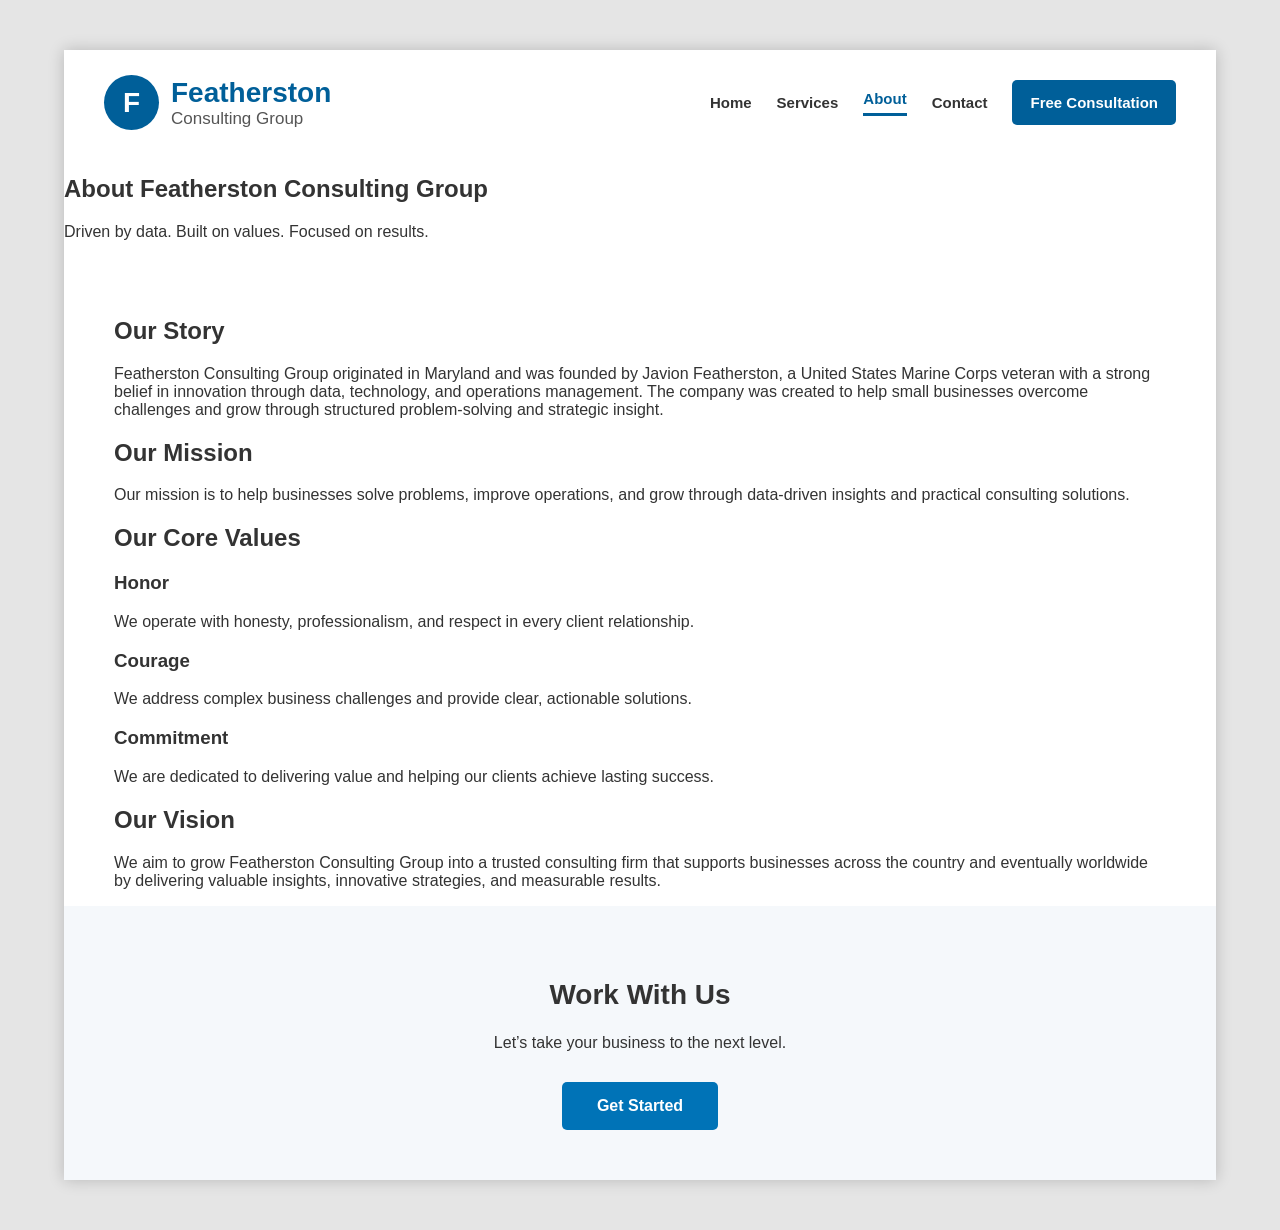
==== about.html @ 3a9a8270 "Add About page for Featherston Consulting Group This file contains the HTML structure for the About " ====
<!DOCTYPE html>
<html lang="en">
<head>
  <meta charset="UTF-8">
  <meta name="viewport" content="width=device-width, initial-scale=1.0">
  <title>About | Featherston Consulting Group</title>
  <link rel="stylesheet" href="consulting.css">
</head>

<body>
  <div id="wrapper">

    <header>
      <div class="logo">
        <div class="logo-icon">F</div>
        <div>
          <h1>Featherston</h1>
          <p>Consulting Group</p>
        </div>
      </div>

      <nav>
        <a href="index.html">Home</a>
        <a href="services.html">Services</a>
        <a href="about.html" class="active">About</a>
        <a href="contact.html">Contact</a>
        <a href="contact.html" class="consult-btn">Free Consultation</a>
      </nav>
    </header>

    <!-- HERO -->
    <section class="about-hero">
      <div class="about-hero-text">
        <h2>About Featherston Consulting Group</h2>
        <p>Driven by data. Built on values. Focused on results.</p>
      </div>
    </section>

    <main>

      <!-- STORY -->
      <section class="about-section">
        <h2>Our Story</h2>
        <p>
          Featherston Consulting Group originated in Maryland and was founded by Javion Featherston,
          a United States Marine Corps veteran with a strong belief in innovation through data,
          technology, and operations management. The company was created to help small businesses
          overcome challenges and grow through structured problem-solving and strategic insight.
        </p>
      </section>

      <!-- MISSION -->
      <section class="about-section">
        <h2>Our Mission</h2>
        <p>
          Our mission is to help businesses solve problems, improve operations, and grow through
          data-driven insights and practical consulting solutions.
        </p>
      </section>

      <!-- VALUES -->
      <section class="values">
        <h2>Our Core Values</h2>

        <div class="value-grid">
          <div class="value-card">
            <h3>Honor</h3>
            <p>We operate with honesty, professionalism, and respect in every client relationship.</p>
          </div>

          <div class="value-card">
            <h3>Courage</h3>
            <p>We address complex business challenges and provide clear, actionable solutions.</p>
          </div>

          <div class="value-card">
            <h3>Commitment</h3>
            <p>We are dedicated to delivering value and helping our clients achieve lasting success.</p>
          </div>
        </div>
      </section>

      <!-- VISION -->
      <section class="about-section">
        <h2>Our Vision</h2>
        <p>
          We aim to grow Featherston Consulting Group into a trusted consulting firm that supports
          businesses across the country and eventually worldwide by delivering valuable insights,
          innovative strategies, and measurable results.
        </p>
      </section>

      <!-- CTA -->
      <section class="cta">
        <h2>Work With Us</h2>
        <p>Let’s take your business to the next level.</p>
        <a href="contact.html" class="primary-btn">Get Started</a>
      </section>

    </main>

  </div>
</body>
</html>
---- consulting.css ----
* {
  box-sizing: border-box;
}

body {
  margin: 0;
  font-family: Arial, Helvetica, sans-serif;
  background: #e5e5e5;
  color: #333;
}

#wrapper {
  width: 90%;
  max-width: 1200px;
  margin: 50px auto;
  background: #ffffff;
  box-shadow: 0 0 15px rgba(0, 0, 0, 0.2);
}

/* Header */
header {
  display: flex;
  justify-content: space-between;
  align-items: center;
  padding: 25px 40px;
  background: #ffffff;
}

.logo {
  display: flex;
  align-items: center;
  gap: 12px;
}

.logo-icon {
  width: 55px;
  height: 55px;
  background: #005f99;
  color: #ffffff;
  border-radius: 50%;
  display: flex;
  align-items: center;
  justify-content: center;
  font-size: 28px;
  font-weight: bold;
}

.logo h1 {
  margin: 0;
  color: #005f99;
  font-size: 28px;
}

.logo p {
  margin: 0;
  color: #555;
  font-size: 17px;
}

nav {
  display: flex;
  align-items: center;
  gap: 25px;
}

nav a {
  text-decoration: none;
  color: #333;
  font-weight: bold;
  font-size: 15px;
}

nav a:hover,
nav .active {
  color: #005f99;
  border-bottom: 3px solid #005f99;
  padding-bottom: 6px;
}

.consult-btn {
  background: #005f99;
  color: #ffffff !important;
  padding: 14px 18px;
  border-radius: 5px;
  border-bottom: none !important;
}

/* Hero */
.hero {
  height: 370px;
  background:
    linear-gradient(to right, rgba(0, 0, 0, 0.75), rgba(0, 0, 0, 0.15)),
    url("hero-dashboard.jpg");
  background-size: cover;
  background-position: center;
  display: flex;
  align-items: center;
}

.hero-text {
  margin-left: 70px;
  color: #ffffff;
  max-width: 600px;
}

.hero-text h2 {
  font-size: 40px;
  line-height: 1.3;
  margin-bottom: 20px;
}

.hero-text p {
  font-size: 18px;
  line-height: 1.6;
  margin-bottom: 30px;
}

.primary-btn {
  display: inline-block;
  background: #0073b7;
  color: #ffffff;
  padding: 15px 35px;
  text-decoration: none;
  border-radius: 5px;
  font-weight: bold;
}

.primary-btn:hover,
.consult-btn:hover {
  background: #003f66;
}

/* Service Strip */
.service-strip {
  display: flex;
  justify-content: space-around;
  text-align: center;
  padding: 35px 20px;
  border-bottom: 1px solid #ddd;
}

.service-box {
  width: 30%;
  padding: 10px 25px;
  border-right: 1px solid #ddd;
}

.service-box:last-child {
  border-right: none;
}

.icon {
  font-size: 42px;
}

.service-box h3 {
  color: #005f99;
}

/* Main */
main {
  padding: 40px 50px;
}

.welcome {
  text-align: center;
  margin-bottom: 40px;
}

.welcome h2 {
  font-size: 28px;
}

span {
  color: #005f99;
}

.welcome p {
  max-width: 700px;
  margin: 0 auto;
  line-height: 1.6;
}

/* Cards */
.cards {
  display: flex;
  justify-content: space-between;
  gap: 30px;
  margin-bottom: 70px;
}

.card {
  width: 33%;
  text-align: center;
  padding: 35px 25px;
  background: #ffffff;
  border: 1px solid #ddd;
  box-shadow: 0 3px 8px rgba(0, 0, 0, 0.12);
}

.card-icon {
  font-size: 45px;
}

.card h3 {
  color: #005f99;
}

/* Results */
.results {
  display: flex;
  justify-content: space-between;
  align-items: center;
  margin-bottom: 70px;
  gap: 40px;
}

.results-text {
  width: 45%;
}

.results-text h2 {
  font-size: 26px;
}

.results-text p {
  font-size: 17px;
  line-height: 1.6;
}

.dashboard-box {
  width: 45%;
  background: #f5f5f5;
  border: 1px solid #ccc;
  box-shadow: 0 3px 8px rgba(0, 0, 0, 0.12);
}

.dashboard-box h4 {
  background: #005f99;
  color: #ffffff;
  padding: 12px;
  margin: 0;
}

.chart-placeholder {
  padding: 25px;
  background: #ffffff;
}

.bars {
  display: flex;
  align-items: end;
  gap: 10px;
  height: 120px;
  margin-top: 20px;
}

.bars span {
  display: block;
  width: 40px;
  background: #0073b7;
}

.bars span:nth-child(1) { height: 45px; }
.bars span:nth-child(2) { height: 75px; }
.bars span:nth-child(3) { height: 60px; }
.bars span:nth-child(4) { height: 95px; }
.bars span:nth-child(5) { height: 115px; }

/* CTA */
.cta {
  text-align: center;
  background: #f5f8fb;
  padding: 50px 20px;
  margin: 0 -50px -40px;
}

.cta h2 {
  font-size: 28px;
}

.cta p {
  margin-bottom: 30px;
}

/* Responsive */
@media (max-width: 900px) {
  header,
  nav,
  .service-strip,
  .cards,
  .results {
    flex-direction: column;
  }

  nav {
    margin-top: 20px;
  }

  .service-box,
  .card,
  .results-text,
  .dashboard-box {
    width: 100%;
    border-right: none;
  }

  .hero-text {
    margin: 30px;
  }
.page-hero {
  background: linear-gradient(to right, #032f4f, #0878bd);
  color: #ffffff;
  text-align: center;
  padding: 70px 25px;
}

.page-hero h2 {
  font-size: 38px;
  margin-bottom: 15px;
}

.page-hero p {
  max-width: 750px;
  margin: 0 auto;
  font-size: 18px;
  line-height: 1.6;
}

.services-intro {
  text-align: center;
  max-width: 850px;
  margin: 0 auto 50px;
}

.services-intro h2 {
  color: #064b7a;
  font-size: 30px;
}

.services-intro p {
  line-height: 1.7;
}

.service-details {
  display: flex;
  gap: 30px;
  margin-bottom: 70px;
}

.service-card {
  flex: 1;
  padding: 30px;
  border: 1px solid #d8e0e8;
  box-shadow: 0 4px 10px rgba(0, 0, 0, 0.10);
  background-color: #ffffff;
}

.service-icon {
  font-size: 42px;
}

.service-card h3 {
  color: #064b7a;
}

.service-card p {
  line-height: 1.6;
}

.service-card ul {
  padding-left: 20px;
  line-height: 1.8;
}

.process-section {
  text-align: center;
  margin-bottom: 70px;
}

.process-section h2 {
  color: #064b7a;
  font-size: 30px;
}

.process-grid {
  display: grid;
  grid-template-columns: repeat(4, 1fr);
  gap: 20px;
  margin-top: 30px;
}

.process-grid div {
  background-color: #f3f7fb;
  padding: 25px;
  border-left: 4px solid #0878bd;
}

.process-grid h3 {
  color: #064b7a;
}

@media (max-width: 900px) {
  .service-details {
    flex-direction: column;
  }

  .process-grid {
    grid-template-columns: 1fr 1fr;
  }
}

@media (max-width: 600px) {
  .page-hero h2 {
    font-size: 30px;
  }

  .process-grid {
    grid-template-columns: 1fr;
  }
}
  .hero-text h2 {
    font-size: 30px;
  }
}
.services-hero {
  height: 350px;
  background:
    linear-gradient(to right, rgba(2, 20, 38, 0.8), rgba(2, 20, 38, 0.3)),
    url("services-hero.jpg");
  background-size: cover;
  background-position: center;
  display: flex;
  align-items: center;
}

.services-hero-text {
  color: white;
  margin-left: 60px;
  max-width: 600px;
}

.services-hero-text h2 {
  font-size: 38px;
  margin-bottom: 15px;
}

.services-hero-text p {
  font-size: 18px;
}
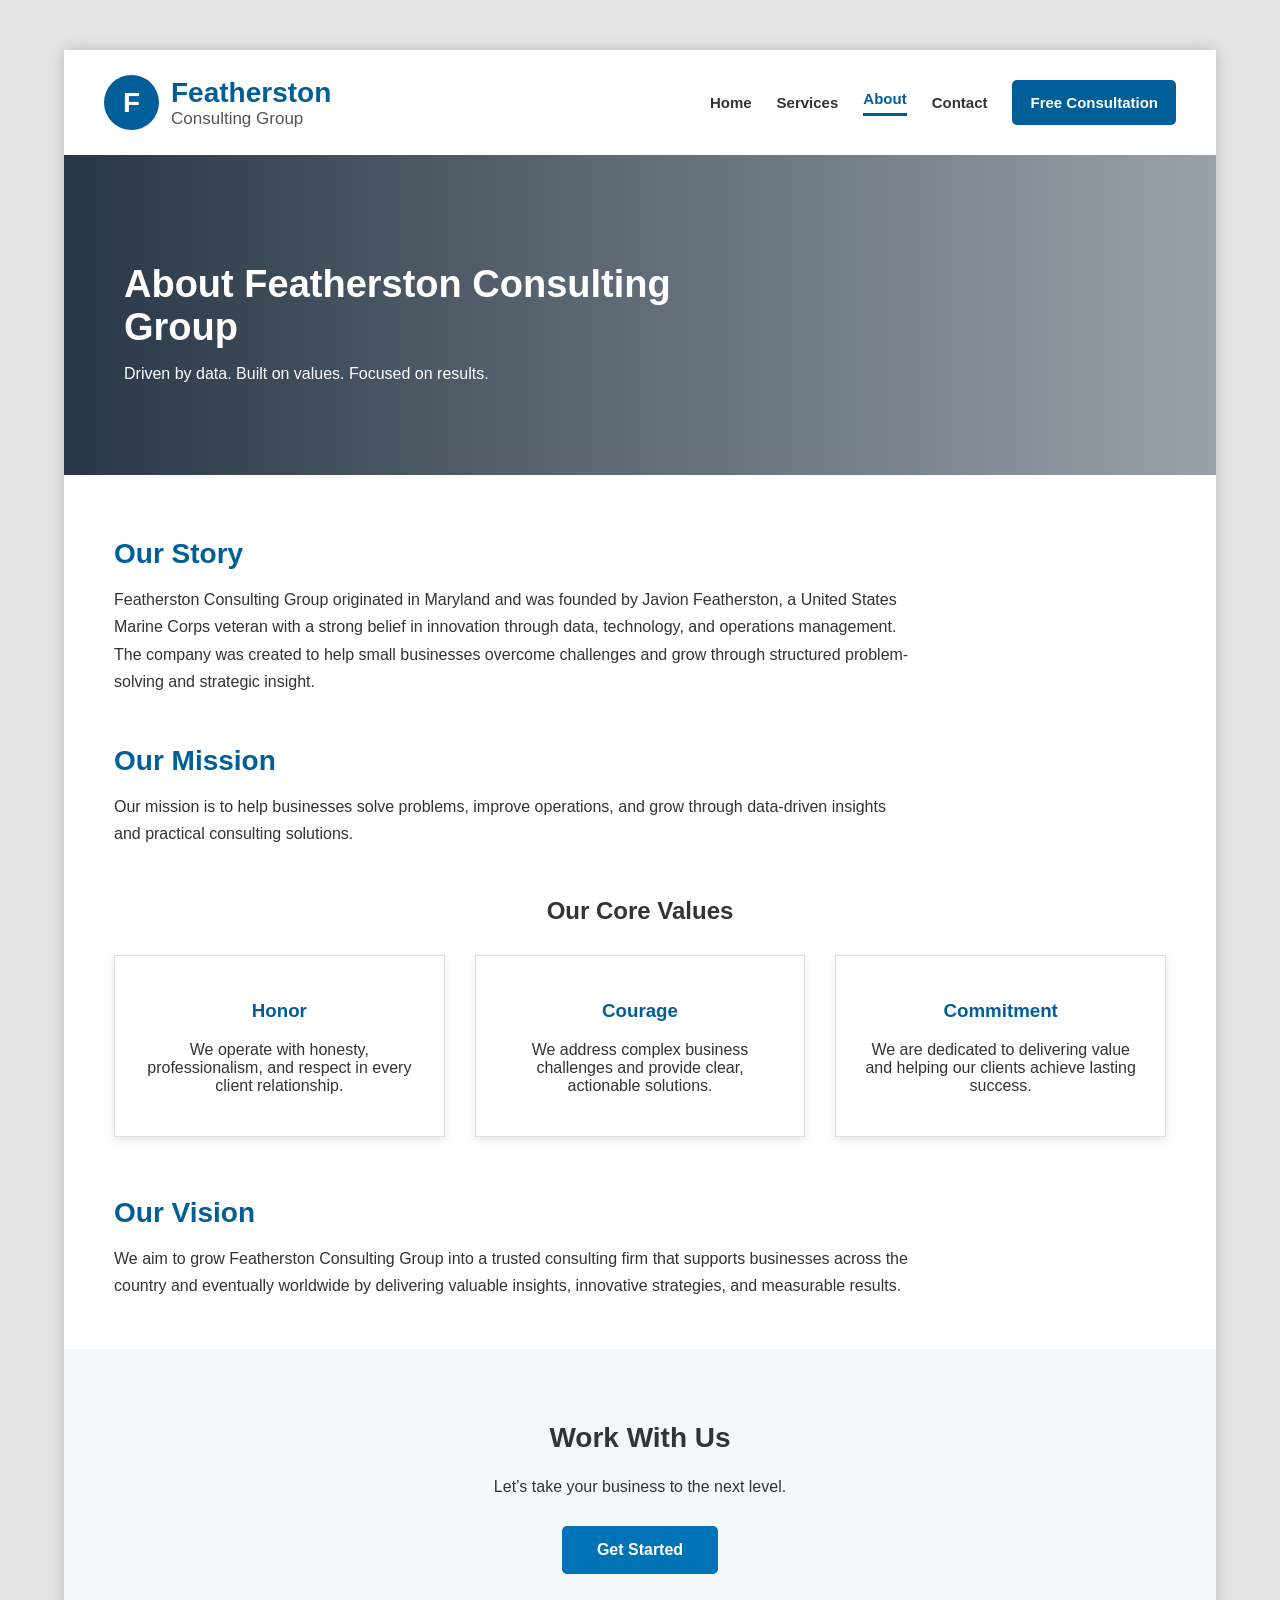
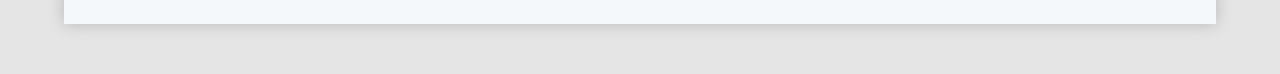
==== commit b9de27e3: "Fix indentation in about.html section" ====
--- a/about.html
+++ b/about.html
@@ -29,12 +29,12 @@
     </header>
 
     <!-- HERO -->
-    <section class="about-hero">
-      <div class="about-hero-text">
-        <h2>About Featherston Consulting Group</h2>
-        <p>Driven by data. Built on values. Focused on results.</p>
-      </div>
-    </section>
+  <section class="about-hero">
+  <div class="about-hero-text">
+    <h2>About Featherston Consulting Group</h2>
+    <p>Driven by data. Built on values. Focused on results.</p>
+  </div>
+</section>
 
     <main>
 
--- a/consulting.css
+++ b/consulting.css
@@ -448,3 +448,71 @@
 .services-hero-text p {
   font-size: 18px;
 }
+/* About Hero */
+.about-hero {
+  height: 320px;
+  background: linear-gradient(to right, rgba(2,20,38,0.85), rgba(2,20,38,0.4));
+  display: flex;
+  align-items: center;
+}
+
+.about-hero-text {
+  color: white;
+  margin-left: 60px;
+  max-width: 600px;
+}
+
+.about-hero-text h2 {
+  font-size: 38px;
+  margin-bottom: 10px;
+}
+
+.about-section {
+  margin-bottom: 50px;
+}
+
+.about-section h2 {
+  color: #005f99;
+  font-size: 28px;
+  margin-bottom: 15px;
+}
+
+.about-section p {
+  max-width: 800px;
+  line-height: 1.7;
+}
+
+/* Values */
+.values {
+  text-align: center;
+  margin-bottom: 60px;
+}
+
+.value-grid {
+  display: flex;
+  gap: 30px;
+  margin-top: 30px;
+}
+
+.value-card {
+  flex: 1;
+  padding: 25px;
+  background: #ffffff;
+  border: 1px solid #ddd;
+  box-shadow: 0 3px 8px rgba(0,0,0,0.1);
+}
+
+.value-card h3 {
+  color: #005f99;
+}
+
+/* Responsive */
+@media (max-width: 900px) {
+  .value-grid {
+    flex-direction: column;
+  }
+
+  .about-hero-text {
+    margin: 30px;
+  }
+}
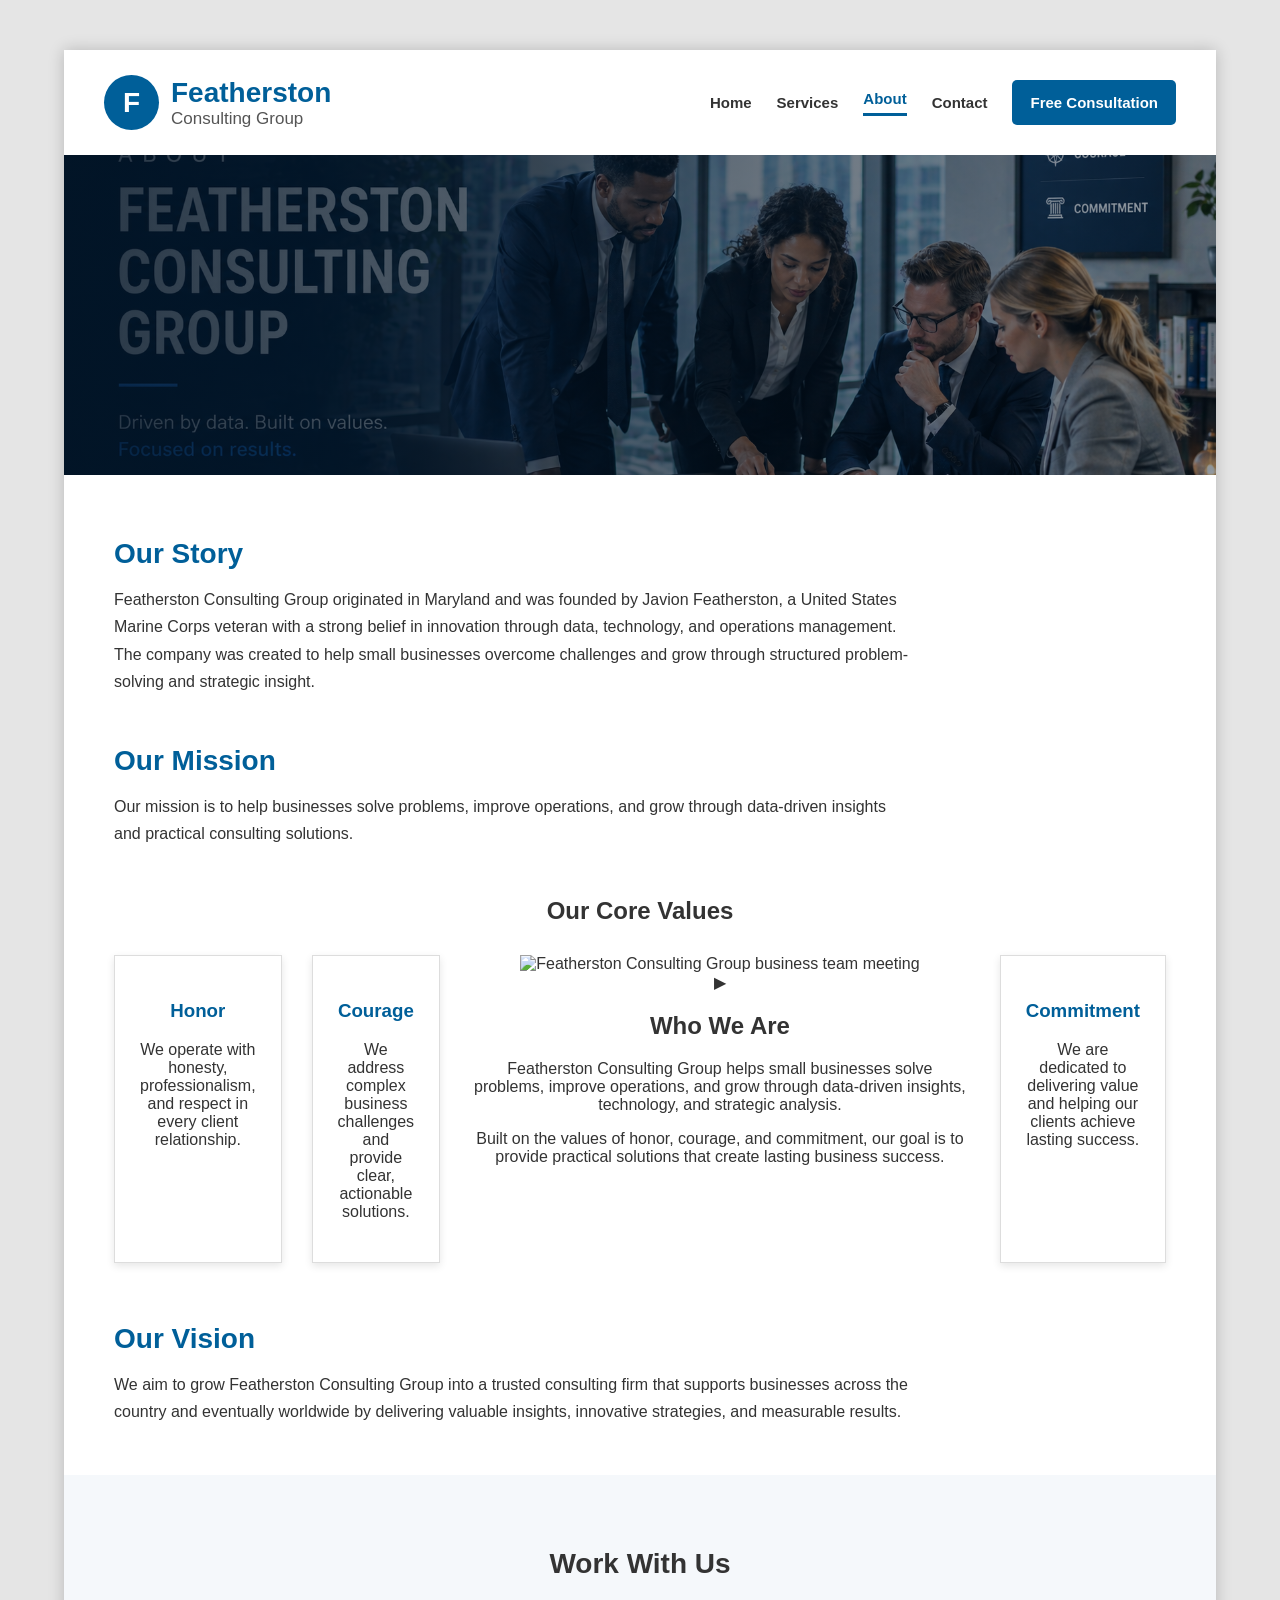
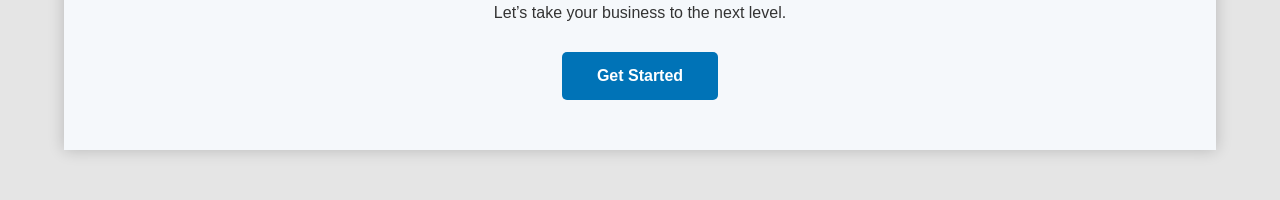
==== commit 6d7c1b52: "Add video section with company overview Added a video section with content about the company and its" ====
--- a/about.html
+++ b/about.html
@@ -31,8 +31,7 @@
     <!-- HERO -->
   <section class="about-hero">
   <div class="about-hero-text">
-    <h2>About Featherston Consulting Group</h2>
-    <p>Driven by data. Built on values. Focused on results.</p>
+    </p>
   </div>
 </section>
 
@@ -72,7 +71,26 @@
             <h3>Courage</h3>
             <p>We address complex business challenges and provide clear, actionable solutions.</p>
           </div>
+<section class="about-video-section">
+  <div class="video-thumbnail">
+    <img src="about-video.jpg" alt="Featherston Consulting Group business team meeting">
+    <div class="play-button">▶</div>
+  </div>
 
+  <div class="video-content">
+    <h2>Who We Are</h2>
+    <p>
+      Featherston Consulting Group helps small businesses solve problems,
+      improve operations, and grow through data-driven insights, technology,
+      and strategic analysis.
+    </p>
+
+    <p>
+      Built on the values of honor, courage, and commitment, our goal is to
+      provide practical solutions that create lasting business success.
+    </p>
+  </div>
+</section>
           <div class="value-card">
             <h3>Commitment</h3>
             <p>We are dedicated to delivering value and helping our clients achieve lasting success.</p>
--- a/consulting.css
+++ b/consulting.css
@@ -450,10 +450,14 @@
 }
 /* About Hero */
 .about-hero {
-  height: 320px;
-  background: linear-gradient(to right, rgba(2,20,38,0.85), rgba(2,20,38,0.4));
-  display: flex;
-  align-items: center;
+   height: 320px;
+   background:
+     linear-gradient(to right, rgba(2,20,38,0.85), rgba(2,20,38,0.4)),
+     url("about-hero.jpg");
+   background-size: cover;
+   background-position: center;
+   display: flex;
+   align-items: center;
 }
 
 .about-hero-text {
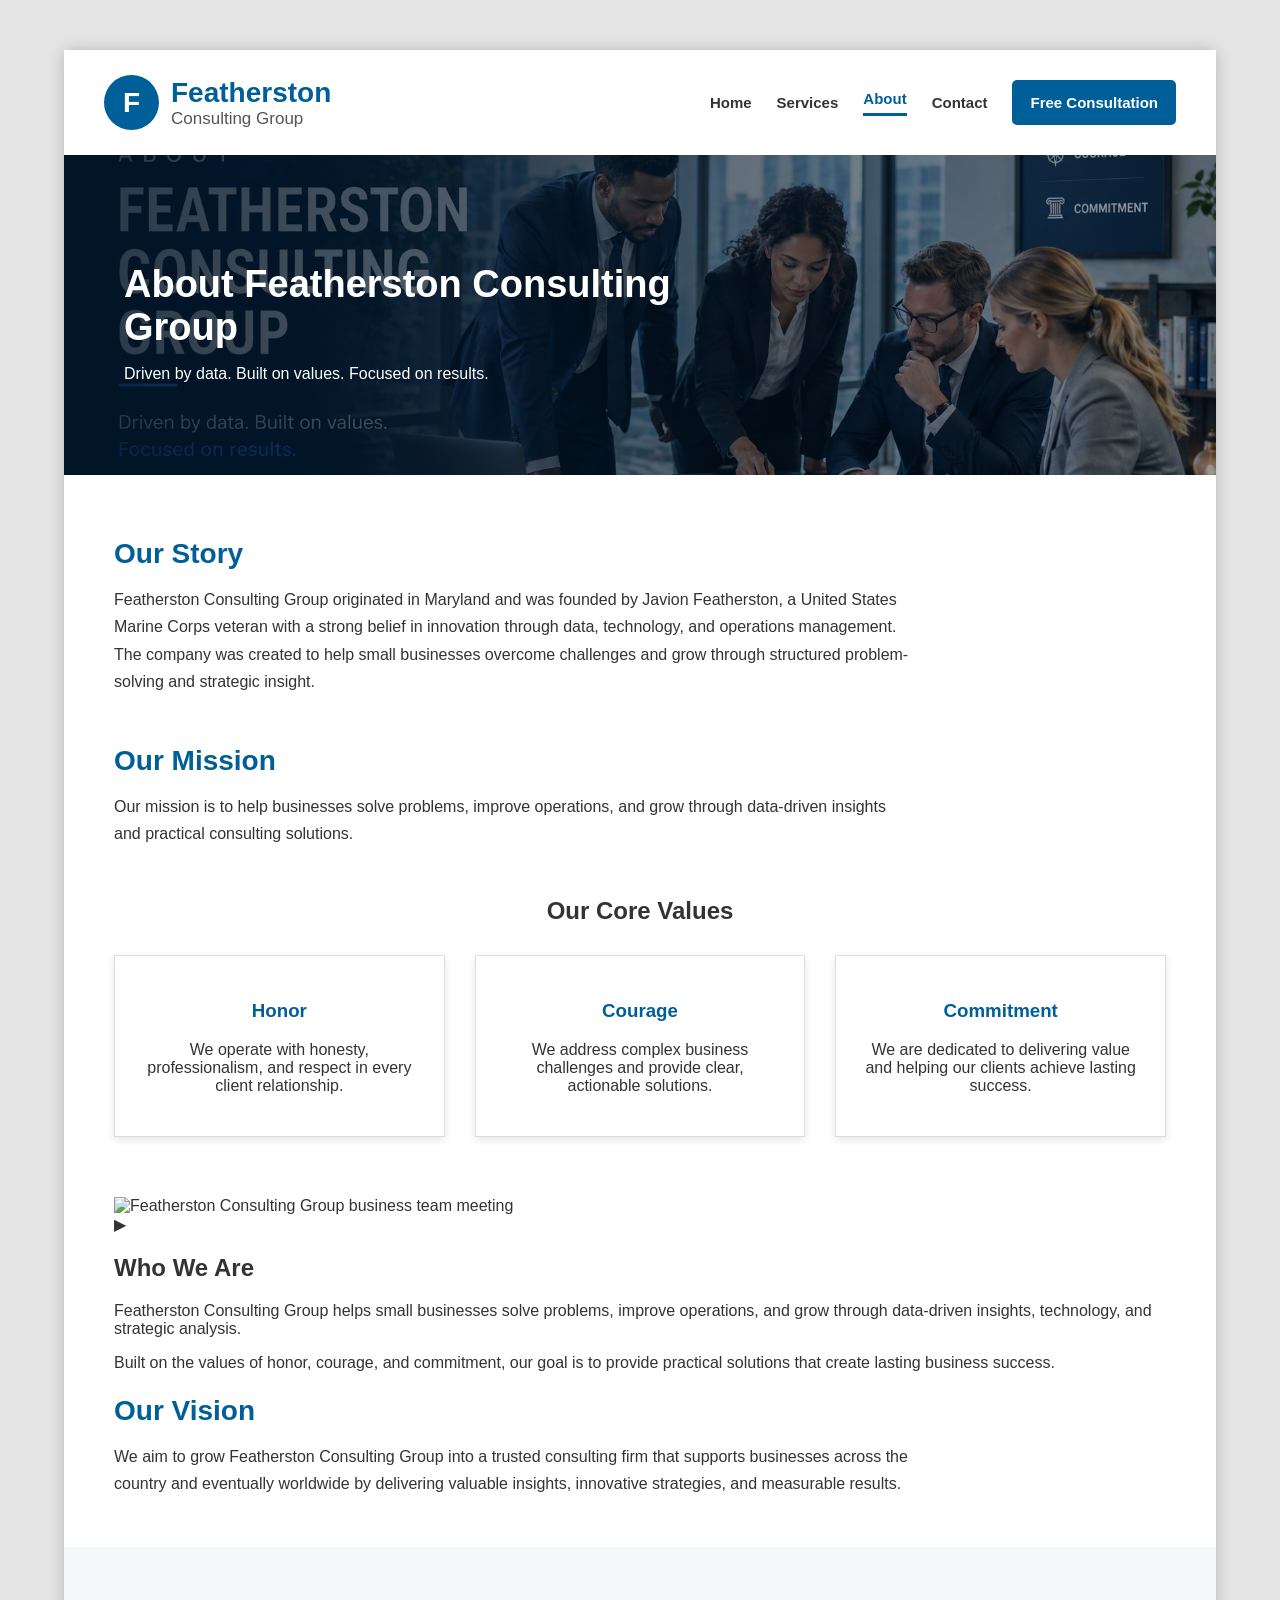
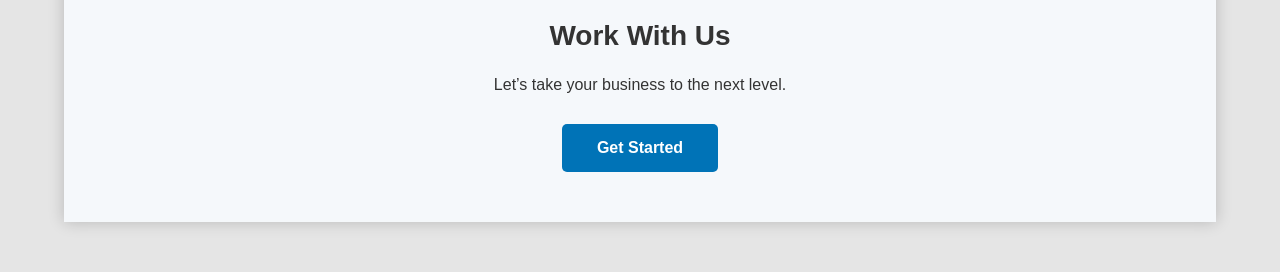
==== commit 832c3f81: "Enhance about page with hero and video sections Added about section with hero text and video content" ====
--- a/about.html
+++ b/about.html
@@ -28,16 +28,15 @@
       </nav>
     </header>
 
-    <!-- HERO -->
-  <section class="about-hero">
-  <div class="about-hero-text">
-    </p>
-  </div>
-</section>
+    <section class="about-hero">
+      <div class="about-hero-text">
+        <h2>About Featherston Consulting Group</h2>
+        <p>Driven by data. Built on values. Focused on results.</p>
+      </div>
+    </section>
 
     <main>
 
-      <!-- STORY -->
       <section class="about-section">
         <h2>Our Story</h2>
         <p>
@@ -48,7 +47,6 @@
         </p>
       </section>
 
-      <!-- MISSION -->
       <section class="about-section">
         <h2>Our Mission</h2>
         <p>
@@ -57,7 +55,6 @@
         </p>
       </section>
 
-      <!-- VALUES -->
       <section class="values">
         <h2>Our Core Values</h2>
 
@@ -71,26 +68,7 @@
             <h3>Courage</h3>
             <p>We address complex business challenges and provide clear, actionable solutions.</p>
           </div>
-<section class="about-video-section">
-  <div class="video-thumbnail">
-    <img src="about-video.jpg" alt="Featherston Consulting Group business team meeting">
-    <div class="play-button">▶</div>
-  </div>
 
-  <div class="video-content">
-    <h2>Who We Are</h2>
-    <p>
-      Featherston Consulting Group helps small businesses solve problems,
-      improve operations, and grow through data-driven insights, technology,
-      and strategic analysis.
-    </p>
-
-    <p>
-      Built on the values of honor, courage, and commitment, our goal is to
-      provide practical solutions that create lasting business success.
-    </p>
-  </div>
-</section>
           <div class="value-card">
             <h3>Commitment</h3>
             <p>We are dedicated to delivering value and helping our clients achieve lasting success.</p>
@@ -98,7 +76,27 @@
         </div>
       </section>
 
-      <!-- VISION -->
+      <section class="about-video-section">
+        <div class="video-thumbnail">
+          <img src="about-video.jpg" alt="Featherston Consulting Group business team meeting">
+          <div class="play-button">▶</div>
+        </div>
+
+        <div class="video-content">
+          <h2>Who We Are</h2>
+          <p>
+            Featherston Consulting Group helps small businesses solve problems,
+            improve operations, and grow through data-driven insights, technology,
+            and strategic analysis.
+          </p>
+
+          <p>
+            Built on the values of honor, courage, and commitment, our goal is to
+            provide practical solutions that create lasting business success.
+          </p>
+        </div>
+      </section>
+
       <section class="about-section">
         <h2>Our Vision</h2>
         <p>
@@ -108,7 +106,6 @@
         </p>
       </section>
 
-      <!-- CTA -->
       <section class="cta">
         <h2>Work With Us</h2>
         <p>Let’s take your business to the next level.</p>
